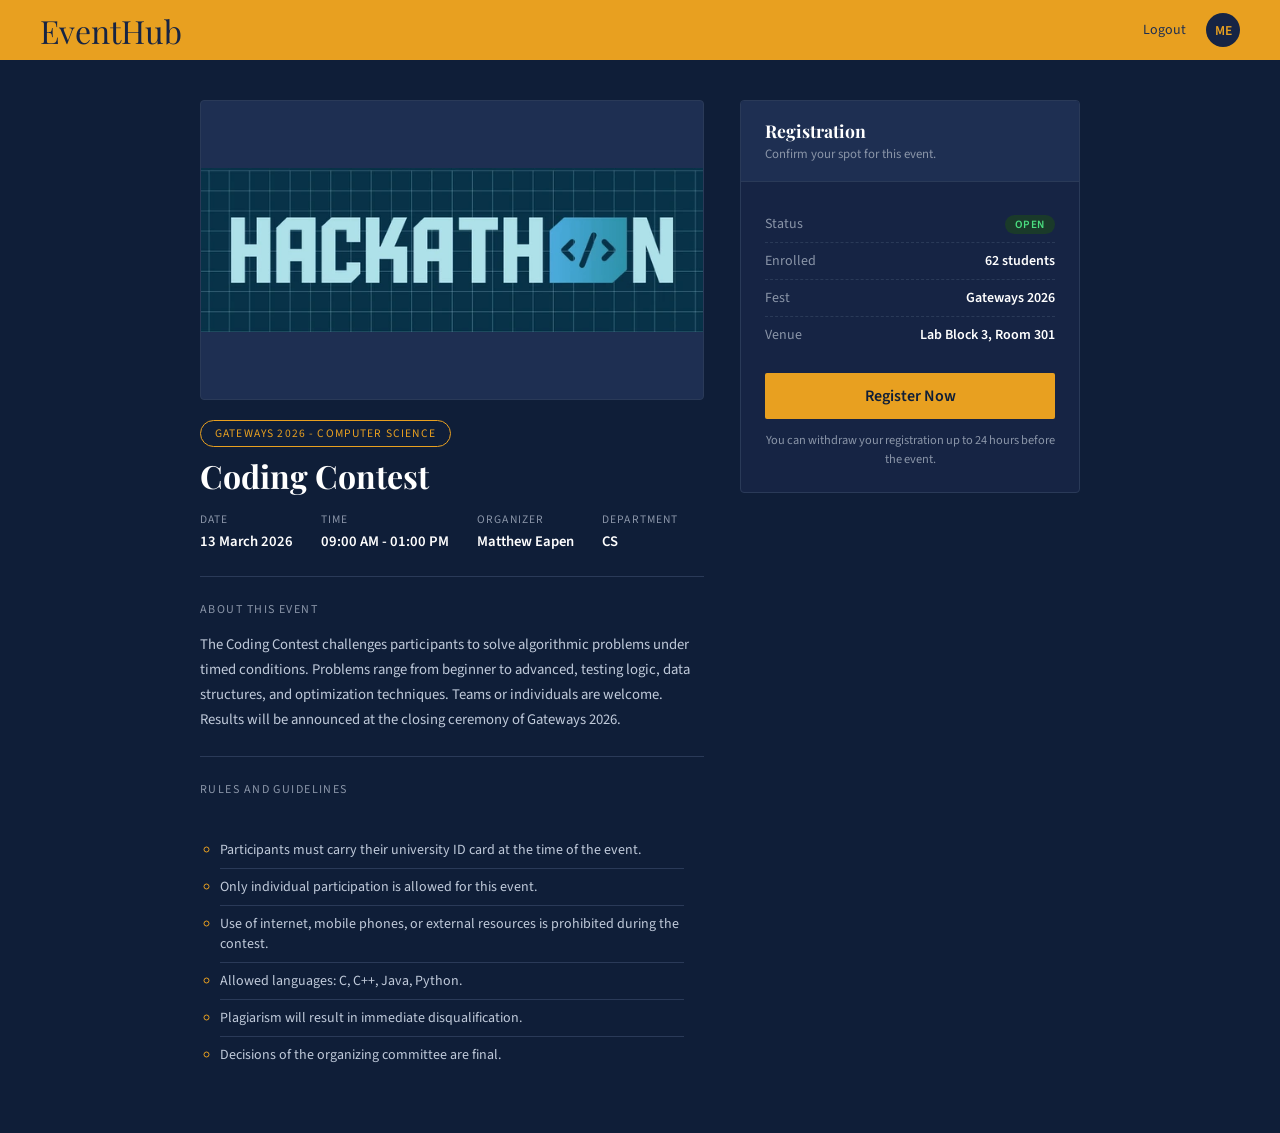
==== event_detail.html @ b9fc8089 "first commit" ====
<!DOCTYPE html>
<html lang="en">

<head>
    <meta charset="UTF-8" />
    <meta name="viewport" content="width=device-width, initial-scale=1.0" />
    <title>EventHub — Event Detail</title>
    <link
        href="https://fonts.googleapis.com/css2?family=Playfair+Display:wght@600&family=Source+Sans+3:wght@400;600&display=swap"
        rel="stylesheet" />
    <link rel="stylesheet" href="CSS\event_detail.css">
</head>

<body>

    <nav>
        <div class="nav-brand">EventHub</div>
        <div class="nav-right">
            <a href="login.html">Logout</a>
            <a href="profile.html">
                <div class="avatar">ME</div>
            </a>
        </div>
    </nav>

    <div class="content">

        <!-- LEFT -->
        <div>
            <div class="image-wrap">
                <img src="images\coding contest.JPG" alt="Coding Contest" style="object-fit:contain ;"/>
            </div>

            <div class="fest-pill">Gateways 2026 - Computer Science</div>
            <h1 class="event-title">Coding Contest</h1>

            <div class="event-meta-row">
                <div class="meta-item">
                    <span class="key">Date</span>
                    <span class="val">13 March 2026</span>
                </div>
                <div class="meta-item">
                    <span class="key">Time</span>
                    <span class="val">09:00 AM - 01:00 PM</span>
                </div>
                <div class="meta-item">
                    <span class="key">Organizer</span>
                    <span class="val">Matthew Eapen</span>
                </div>
                <div class="meta-item">
                    <span class="key">Department</span>
                    <span class="val">CS</span>
                </div>
            </div>

            <hr class="divider" />

            <div class="section-head">About this Event</div>
            <p class="about-text">
                The Coding Contest challenges participants to solve algorithmic problems under timed conditions.
                Problems range from beginner to advanced, testing logic, data structures, and optimization techniques.
                Teams or individuals are welcome. Results will be announced at the closing ceremony of Gateways 2026.
            </p>

            <hr class="divider" />

            <div class="section-head">Rules and Guidelines</div>
            <ul class="rules-list">
                <li>Participants must carry their university ID card at the time of the event.</li>
                <li>Only individual participation is allowed for this event.</li>
                <li>Use of internet, mobile phones, or external resources is prohibited during the contest.</li>
                <li>Allowed languages: C, C++, Java, Python.</li>
                <li>Plagiarism will result in immediate disqualification.</li>
                <li>Decisions of the organizing committee are final.</li>
            </ul>
        </div>

        <!-- RIGHT — Registration Card -->
        <div>
            <div class="reg-card">
                <div class="reg-card-header">
                    <h3>Registration</h3>
                    <p>Confirm your spot for this event.</p>
                </div>
                <div class="reg-card-body">
                    <div class="info-row">
                        <span class="info-key">Status</span>
                        <span class="info-val"><span class="badge-status">Open</span></span>
                    </div>
                    <div class="info-row">
                        <span class="info-key">Enrolled</span>
                        <span class="info-val">62 students</span>
                    </div>
                    <div class="info-row">
                        <span class="info-key">Fest</span>
                        <span class="info-val">Gateways 2026</span>
                    </div>
                    <div class="info-row">
                        <span class="info-key">Venue</span>
                        <span class="info-val">Lab Block 3, Room 301</span>
                    </div>
                    <button class="btn-reg-full">Register Now</button>
                    <p class="reg-note">You can withdraw your registration up to 24 hours before the event.</p>
                </div>
            </div>
        </div>

    </div>


</body>

</html>
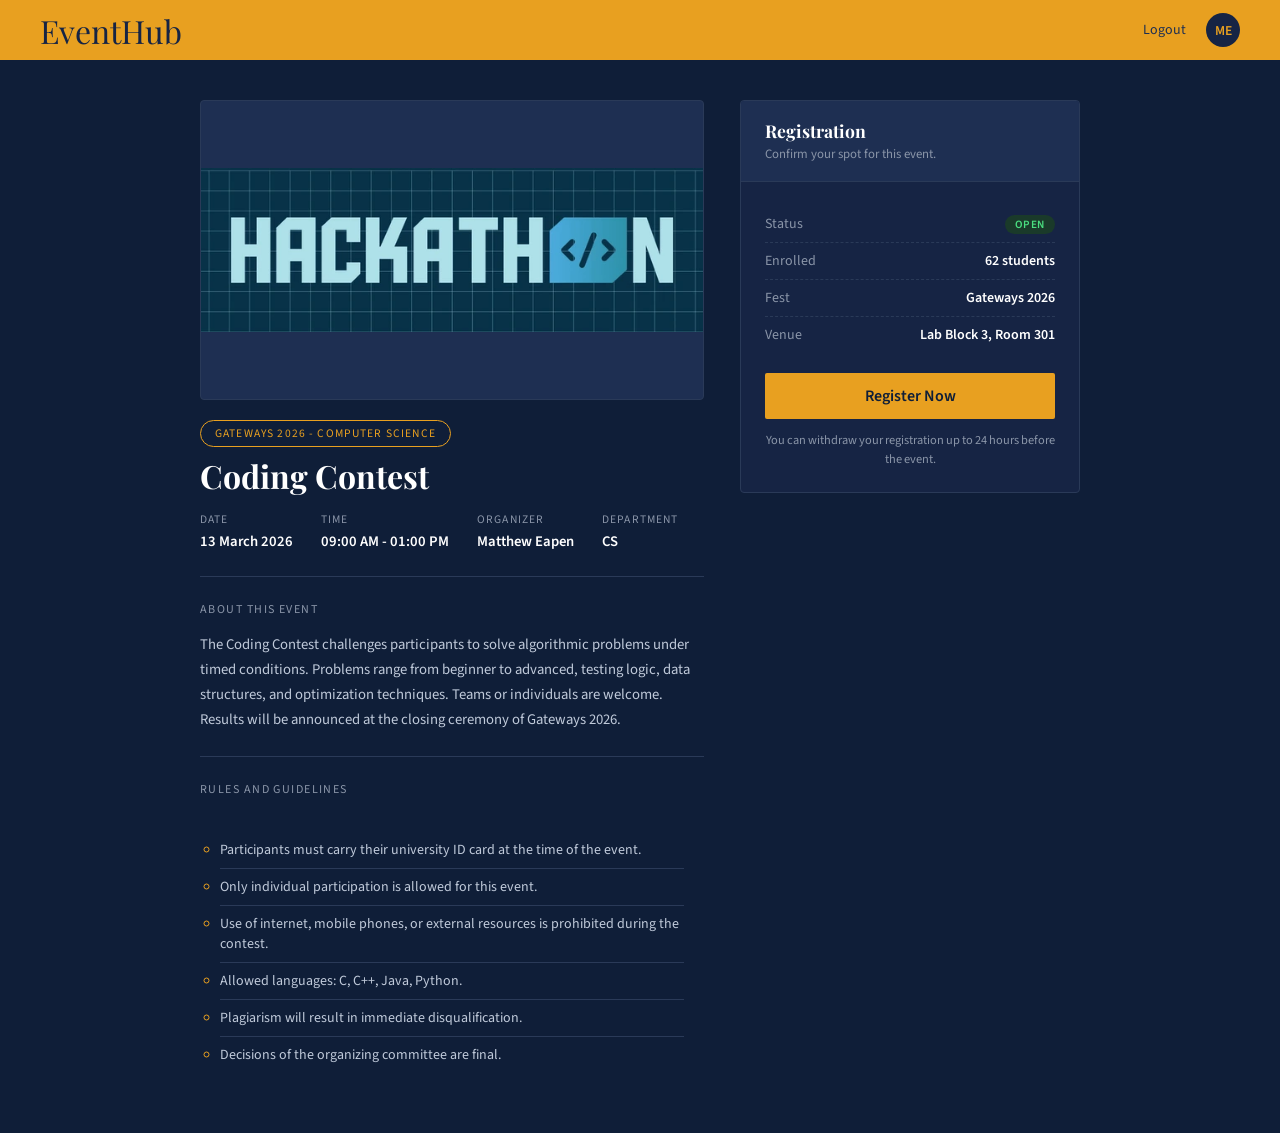
==== commit dbbdeabf: "2nd Commit. Created register page with javascript validation." ====
--- a/event_detail.html
+++ b/event_detail.html
@@ -23,10 +23,10 @@
         </div>
     </nav>
 
-    <div class="content">
+    <main class="content">
 
         <!-- LEFT -->
-        <div>
+        <section>
             <div class="image-wrap">
                 <img src="images\coding contest.JPG" alt="Coding Contest" style="object-fit:contain ;"/>
             </div>
@@ -73,10 +73,10 @@
                 <li>Plagiarism will result in immediate disqualification.</li>
                 <li>Decisions of the organizing committee are final.</li>
             </ul>
-        </div>
+        </section>
 
         <!-- RIGHT — Registration Card -->
-        <div>
+        <section>
             <div class="reg-card">
                 <div class="reg-card-header">
                     <h3>Registration</h3>
@@ -99,13 +99,13 @@
                         <span class="info-key">Venue</span>
                         <span class="info-val">Lab Block 3, Room 301</span>
                     </div>
-                    <button class="btn-reg-full">Register Now</button>
+                    <a href="register.html"class="btn-reg-full">Register Now</a>
                     <p class="reg-note">You can withdraw your registration up to 24 hours before the event.</p>
                 </div>
             </div>
-        </div>
+        </section>
 
-    </div>
+    </main>
 
 
 </body>
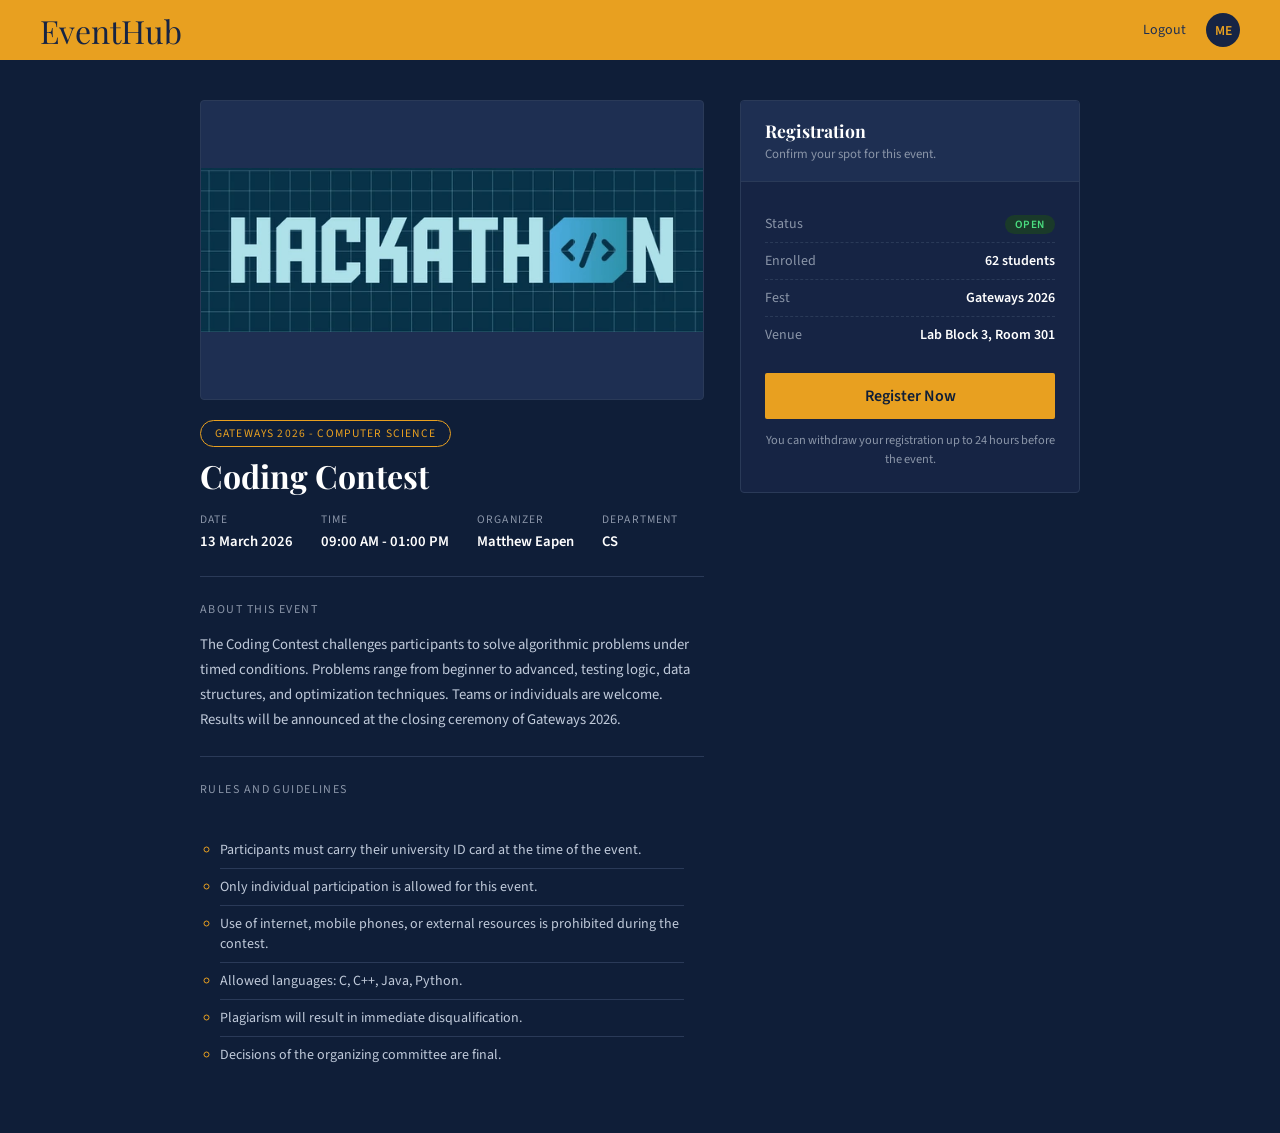
==== commit 3e2f83e7: "4th commit, Dummy login logic" ====
--- a/event_detail.html
+++ b/event_detail.html
@@ -17,7 +17,7 @@
         <div class="nav-brand">EventHub</div>
         <div class="nav-right">
             <a href="login.html">Logout</a>
-            <a href="profile.html">
+            <a href="#">
                 <div class="avatar">ME</div>
             </a>
         </div>
